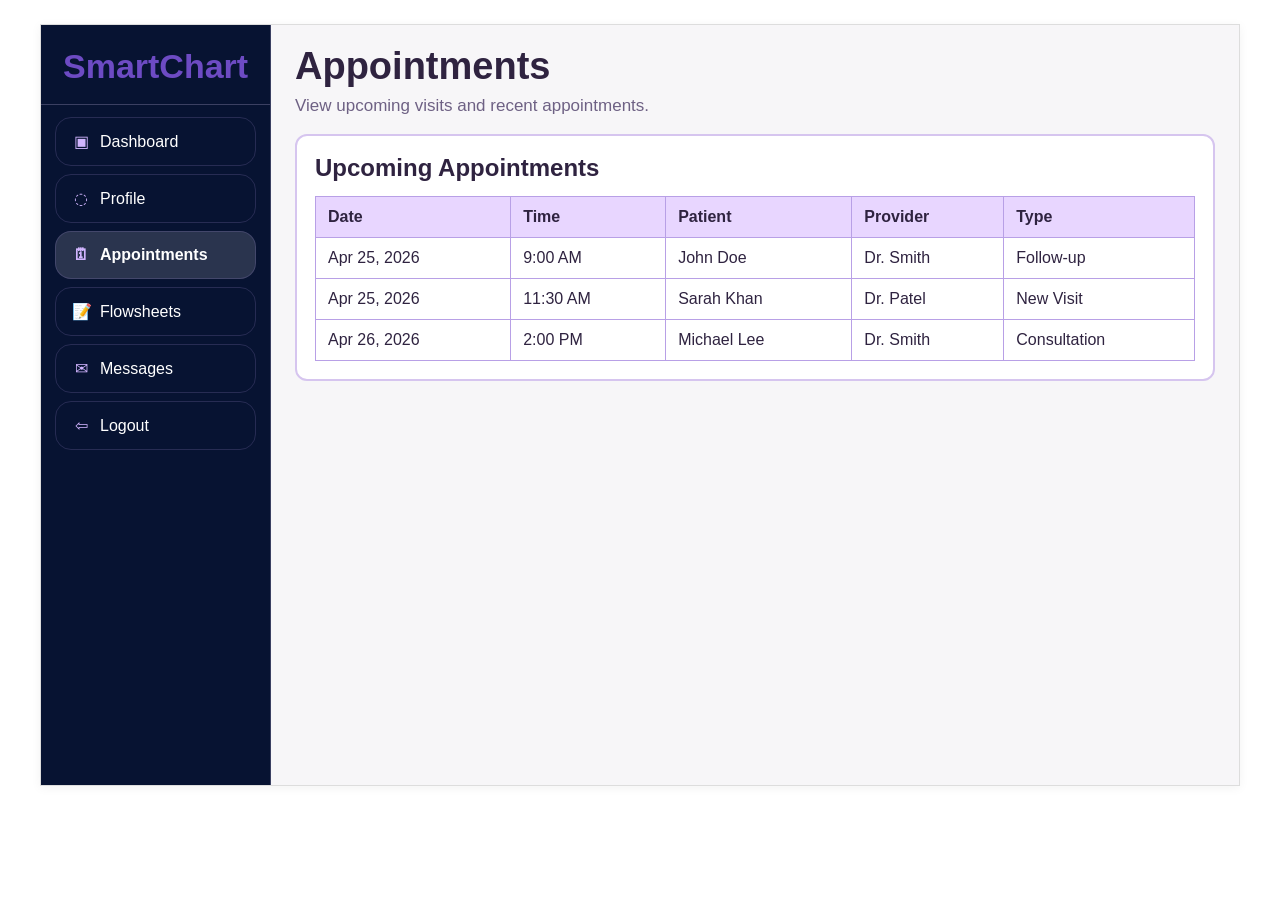
==== pages/appointments.html @ 9f042441 "website prototype" ====
<!doctype html>
<html lang="en">
  <head>
    <meta charset="UTF-8" />
    <meta name="viewport" content="width=device-width, initial-scale=1.0" />
    <title>Appointments</title>
    <link rel="stylesheet" href="styles.css" />
    <script src="script.js" defer></script>
  </head>
  <body>
    <div class="page-shell">
      <div class="layout">
        <aside class="sidebar">
          <div class="brand">SmartChart</div>
          <a class="nav-item" id="dashboard-link" href="patient.html?role=patient"
            ><span class="nav-icon">▣</span>Dashboard</a
          >
          <a class="nav-item" id="profile-link" href="profile.html?role=patient"
            ><span class="nav-icon">◌</span>Profile</a
          >
          <a
            class="nav-item active"
            id="appointments-link"
            href="appointments.html?role=patient"
            ><span class="nav-icon">🗓</span>Appointments</a
          >
          <a
            class="nav-item"
            id="flowsheets-link"
            href="flowsheets.html?role=patient"
            ><span class="nav-icon">📝</span>Flowsheets</a
          >
          <a class="nav-item" id="messages-link" href="messages.html?role=patient"
            ><span class="nav-icon">✉</span>Messages</a
          >
          <a class="nav-item" href="index.html"
            ><span class="nav-icon">⇦</span>Logout</a
          >
        </aside>
        <main class="content">
          <header class="page-header">
            <h1>Appointments</h1>
            <p>View upcoming visits and recent appointments.</p>
          </header>

          <section class="content-card">
            <h2>Upcoming Appointments</h2>
            <table class="styled-table">
              <thead>
                <tr>
                  <th>Date</th>
                  <th>Time</th>
                  <th>Patient</th>
                  <th>Provider</th>
                  <th>Type</th>
                </tr>
              </thead>
              <tbody>
                <tr>
                  <td>Apr 25, 2026</td>
                  <td>9:00 AM</td>
                  <td>John Doe</td>
                  <td>Dr. Smith</td>
                  <td>Follow-up</td>
                </tr>
                <tr>
                  <td>Apr 25, 2026</td>
                  <td>11:30 AM</td>
                  <td>Sarah Khan</td>
                  <td>Dr. Patel</td>
                  <td>New Visit</td>
                </tr>
                <tr>
                  <td>Apr 26, 2026</td>
                  <td>2:00 PM</td>
                  <td>Michael Lee</td>
                  <td>Dr. Smith</td>
                  <td>Consultation</td>
                </tr>
              </tbody>
            </table>
          </section>
        </main>
      </div>
    </div>
  </body>
</html>
---- pages/styles.css ----
:root {
  --bg: #f5f3f9;
  --panel: #ffffff;
  --sidebar: #f2ebff;
  --sidebar-accent: #e2d2ff;
  --border: #d6c5ef;
  --text: #2f2340;
  --muted: #6e6184;
  --button: #efe5ff;
  --button-border: #b99de9;
  --table-head: #e8d6ff;
}

* {
  box-sizing: border-box;
}
body {
  margin: 0;
  font-family: Arial, Helvetica, sans-serif;
  color: var(--text);
  background: #ffffff;
}

.page-shell {
  width: 1200px;
  margin: 24px auto;
  border: 1px solid #ddd;
  box-shadow: 0 2px 10px rgba(0, 0, 0, 0.05);
  background: #fff;
}

.app-header {
  padding: 14px 20px;
  border-bottom: 1px solid #ddd;
  font-size: 18px;
  font-weight: 700;
}

.layout {
  display: grid;
  grid-template-columns: 170px 1fr;
  min-height: 620px;
}

.sidebar {
  background: var(--sidebar);
  border-right: 1px solid var(--border);
  padding: 0;
}

.brand {
  padding: 18px 18px 14px;
  font-size: 34px;
  font-weight: 700;
  color: #5b4287;
  border-bottom: 1px solid var(--border);
}

.nav-item {
  display: flex;
  align-items: center;
  gap: 10px;
  padding: 14px 16px;
  color: var(--text);
  text-decoration: none;
  border-bottom: 1px solid rgba(185, 157, 233, 0.18);
}
.nav-item.active {
  background: var(--sidebar-accent);
  font-weight: 700;
}
.nav-icon {
  width: 18px;
  text-align: center;
  color: #6d4fa7;
}

.content {
  padding: 20px 24px 28px;
}

.view-title {
  margin: 0 0 18px;
  text-align: center;
  font-size: 38px;
}

.top-grid {
  display: grid;
  grid-template-columns: 180px 1fr 300px;
  gap: 18px;
  align-items: start;
  margin-bottom: 22px;
}

.photo-circle {
  width: 150px;
  height: 150px;
  border: 2px solid var(--border);
  border-radius: 50%;
  display: flex;
  align-items: center;
  justify-content: center;
  text-align: center;
  font-size: 22px;
  color: var(--muted);
  margin: 0 auto;
}

.patient-name {
  align-self: center;
  font-size: 42px;
  font-weight: 700;
}

.info-card,
.panel,
.form-card {
  background: var(--panel);
  border: 2px solid var(--border);
  border-radius: 8px;
}

.info-card {
  padding: 14px 16px;
}
.info-card h3,
.panel h3,
.form-card h3 {
  margin: 0 0 10px;
  font-size: 22px;
}
.info-line {
  margin: 6px 0;
}
.info-label {
  font-weight: 700;
}

.dual-panels {
  display: grid;
  grid-template-columns: 1fr 1fr;
  gap: 18px;
}

.panel {
  padding: 12px 14px 16px;
}

.table-wrap table {
  width: 100%;
  border-collapse: collapse;
  margin-top: 10px;
}
.table-wrap th,
.table-wrap td {
  border: 1px solid #b8a0e6;
  padding: 9px 10px;
  text-align: left;
  font-size: 15px;
}
.table-wrap th {
  background: var(--table-head);
}

.button-row {
  text-align: center;
  margin-top: 12px;
}
.button,
button {
  background: var(--button);
  border: 1px solid var(--button-border);
  color: var(--text);
  padding: 10px 16px;
  border-radius: 999px;
  cursor: pointer;
  font-weight: 700;
}

.form-grid {
  display: grid;
  grid-template-columns: 1fr 1fr;
  gap: 12px 16px;
}
.form-field {
  display: flex;
  flex-direction: column;
  gap: 6px;
}
.form-field.full {
  grid-column: 1 / -1;
}
label {
  font-weight: 700;
}
input,
select,
textarea {
  padding: 10px 12px;
  border: 1px solid #c7b1eb;
  border-radius: 6px;
  font: inherit;
}
textarea {
  min-height: 88px;
  resize: vertical;
}

.metrics-grid {
  display: grid;
  grid-template-columns: 1fr 1fr;
  gap: 16px;
}
.metric-card {
  border: 1px solid #cdb7ee;
  border-radius: 8px;
  overflow: hidden;
}
.metric-head {
  background: var(--table-head);
  font-weight: 700;
  padding: 10px 12px;
}
.metric-body {
  padding: 12px;
}
.metric-list {
  margin: 0;
  padding-left: 18px;
  line-height: 1.7;
}

.notice {
  margin-top: 14px;
  font-size: 14px;
  color: var(--muted);
}

.page-header {
  margin-bottom: 18px;
}

.page-header h1 {
  margin: 0 0 8px;
  font-size: 38px;
  color: var(--text);
}

.page-header p {
  margin: 0;
  color: var(--muted);
  font-size: 17px;
}

.content-card {
  background: var(--panel);
  border: 2px solid var(--border);
  border-radius: 12px;
  padding: 18px;
}

.content-card h2 {
  margin: 0 0 14px;
  font-size: 24px;
}

.styled-table {
  width: 100%;
  border-collapse: collapse;
}

.styled-table th,
.styled-table td {
  border: 1px solid #b8a0e6;
  padding: 11px 12px;
  text-align: left;
}

.styled-table th {
  background: var(--table-head);
}

.profile-card {
  display: flex;
  gap: 20px;
  align-items: flex-start;
}

.profile-avatar {
  width: 82px;
  height: 82px;
  border: 2px solid var(--border);
  border-radius: 50%;
  display: flex;
  align-items: center;
  justify-content: center;
  font-size: 38px;
  background: #fff;
  flex: 0 0 auto;
}

.profile-info h2 {
  margin: 0 0 12px;
  font-size: 28px;
}

.profile-info p {
  margin: 10px 0;
}

.message-item {
  border-bottom: 1px solid var(--border);
  padding: 14px 0;
}

.message-item:first-child {
  padding-top: 0;
}

.message-item:last-child {
  border-bottom: 0;
  padding-bottom: 0;
}

.message-item h3 {
  margin: 0 0 8px;
  font-size: 20px;
}

.message-item p {
  margin: 0;
  line-height: 1.5;
}

.form-actions {
  grid-column: 1 / -1;
  text-align: center;
}

.link-list {
  padding: 24px;
}
.link-list a {
  display: block;
  margin: 10px 0;
  color: #5b4287;
  font-weight: 700;
}

@media (max-width: 1240px) {
  .page-shell {
    width: 96%;
  }
}

@media (max-width: 720px) {
  .layout {
    grid-template-columns: 1fr;
  }
  .sidebar {
    border-right: none;
    border-bottom: 1px solid var(--border);
  }
  .top-grid,
  .dual-panels,
  .metrics-grid,
  .form-grid {
    grid-template-columns: 1fr;
  }
  .patient-name {
    text-align: center;
  }
}

:root {
  --bg: #f5f3f9;
  --panel: #ffffff;
  --sidebar: #071332;
  --sidebar-active: rgba(255, 255, 255, 0.14);
  --border: #d6c5ef;
  --text: #2f2340;
  --muted: #6e6184;
  --button: #efe5ff;
  --button-border: #b99de9;
  --table-head: #e8d6ff;
  --brand: #6d4bc3;
}

* {
  box-sizing: border-box;
}

body {
  margin: 0;
  font-family: Arial, Helvetica, sans-serif;
  color: var(--text);
  background: #ffffff;
}

.page-shell {
  width: 1200px;
  margin: 24px auto;
  border: 1px solid #ddd;
  box-shadow: 0 2px 10px rgba(0, 0, 0, 0.05);
  background: #fff;
}

.layout {
  display: grid;
  grid-template-columns: 230px 1fr;
  min-height: 760px;
}

.sidebar {
  background: var(--sidebar);
  color: white;
  border-right: 1px solid rgba(214, 197, 239, 0.25);
  padding: 0;
}

.brand {
  padding: 22px 22px 18px;
  font-size: 34px;
  font-weight: 700;
  color: var(--brand);
  border-bottom: 1px solid rgba(214, 197, 239, 0.25);
}

.nav-item {
  display: flex;
  align-items: center;
  gap: 10px;
  margin: 0 14px 8px;
  padding: 14px 16px;
  color: white;
  text-decoration: none;
  border: 1px solid rgba(185, 157, 233, 0.18);
  border-radius: 16px;
}

.nav-item:first-of-type {
  margin-top: 12px;
}

.nav-item:hover,
.nav-item.active {
  background: var(--sidebar-active);
}

.nav-icon {
  width: 18px;
  text-align: center;
  color: #d1b5ff;
}

.content {
  padding: 20px 24px 28px;
  background: #f7f6f8;
}

.view-title {
  margin: 0 0 18px;
  text-align: center;
  font-size: 38px;
  color: var(--text);
}

.top-grid {
  display: grid;
  grid-template-columns: 180px 1fr 380px;
  gap: 24px;
  align-items: center;
  margin-bottom: 22px;
}

.photo-circle {
  width: 180px;
  height: 180px;
  border: 3px solid var(--border);
  border-radius: 50%;
  display: flex;
  align-items: center;
  justify-content: center;
  text-align: center;
  font-size: 22px;
  color: var(--muted);
  margin: 0 auto;
  background: transparent;
}

.patient-name {
  align-self: center;
  font-size: 42px;
  font-weight: 700;
}

.info-card,
.panel,
.form-card {
  background: var(--panel);
  border: 2px solid var(--border);
  border-radius: 12px;
}

.info-card {
  padding: 16px 18px;
}

.info-card h3,
.panel h3,
.form-card h3 {
  margin: 0 0 12px;
  font-size: 22px;
}

.info-line {
  margin: 8px 0;
  line-height: 1.35;
}

.info-label {
  font-weight: 700;
}

.dual-panels {
  display: grid;
  grid-template-columns: 1fr 1fr;
  gap: 18px;
}

.panel {
  padding: 14px 16px 18px;
}

.table-wrap table {
  width: 100%;
  border-collapse: collapse;
  margin-top: 10px;
}

.table-wrap th,
.table-wrap td {
  border: 1px solid #b8a0e6;
  padding: 11px 12px;
  text-align: left;
  font-size: 15px;
}

.table-wrap th {
  background: var(--table-head);
}

.button-row {
  text-align: center;
  margin-top: 16px;
}

button {
  background: var(--button);
  border: 1px solid var(--button-border);
  color: var(--text);
  padding: 10px 18px;
  border-radius: 999px;
  cursor: pointer;
  font-weight: 700;
}

.form-grid {
  display: grid;
  grid-template-columns: 1fr 1fr;
  gap: 14px 18px;
}

.form-field {
  display: flex;
  flex-direction: column;
  gap: 6px;
}

.form-field.full {
  grid-column: 1 / -1;
}

label {
  font-weight: 700;
}

input,
select,
textarea {
  padding: 11px 12px;
  border: 1px solid #c7b1eb;
  border-radius: 8px;
  font: inherit;
  font-weight: 400;
  background: #fff;
}

textarea {
  min-height: 110px;
  resize: vertical;
}

.metrics-grid {
  display: grid;
  grid-template-columns: 1fr 1fr;
  gap: 16px;
}

.metric-card {
  border: 1px solid #cdb7ee;
  border-radius: 8px;
  overflow: hidden;
  background: #fff;
}

.metric-head {
  background: var(--table-head);
  font-weight: 700;
  padding: 10px 12px;
}

.metric-body {
  padding: 12px;
}

.metric-list {
  margin: 0;
  padding-left: 18px;
  line-height: 1.7;
}

.notice {
  margin-top: 14px;
  font-size: 14px;
  color: var(--muted);
}

.link-list {
  padding: 24px;
}

.link-list a {
  display: block;
  margin: 10px 0;
  color: #5b4287;
  font-weight: 700;
}

@media (max-width: 1240px) {
  .page-shell {
    width: 96%;
  }
}

@media (max-width: 720px) {
  .layout {
    grid-template-columns: 1fr;
  }

  .sidebar {
    border-right: none;
    border-bottom: 1px solid var(--border);
  }

  .top-grid,
  .dual-panels,
  .metrics-grid,
  .form-grid {
    grid-template-columns: 1fr;
  }

  .patient-name {
    text-align: center;
  }
}
.login-page {
  display: flex;
  justify-content: center;
  align-items: center;
  min-height: 760px;
  background: #f7f6f8;
}

.login-card {
  width: 420px;
  background: white;
  border: 2px solid var(--border);
  border-radius: 14px;
  padding: 28px 24px;
  box-shadow: 0 4px 18px rgba(0, 0, 0, 0.08);
}

.login-brand {
  margin: 0 0 10px;
  font-size: 42px;
  color: var(--brand);
}

.login-card h2 {
  margin: 0 0 20px;
  font-size: 28px;
}

.content-card .form-grid > label {
  display: flex;
  flex-direction: column;
  gap: 6px;
}

.page-shell > .layout {
  display: grid;
  grid-template-columns: 230px minmax(0, 1fr);
}

.page-shell > .layout > .sidebar {
  grid-column: 1;
  grid-row: 1;
}

.page-shell > .layout > .content {
  grid-column: 2;
  grid-row: 1;
  min-width: 0;
}

@media (max-width: 720px) {
  .page-shell > .layout {
    grid-template-columns: 1fr;
  }

  .page-shell > .layout > .sidebar,
  .page-shell > .layout > .content {
    grid-column: 1;
  }

  .page-shell > .layout > .sidebar {
    grid-row: 1;
  }

  .page-shell > .layout > .content {
    grid-row: 2;
  }
}
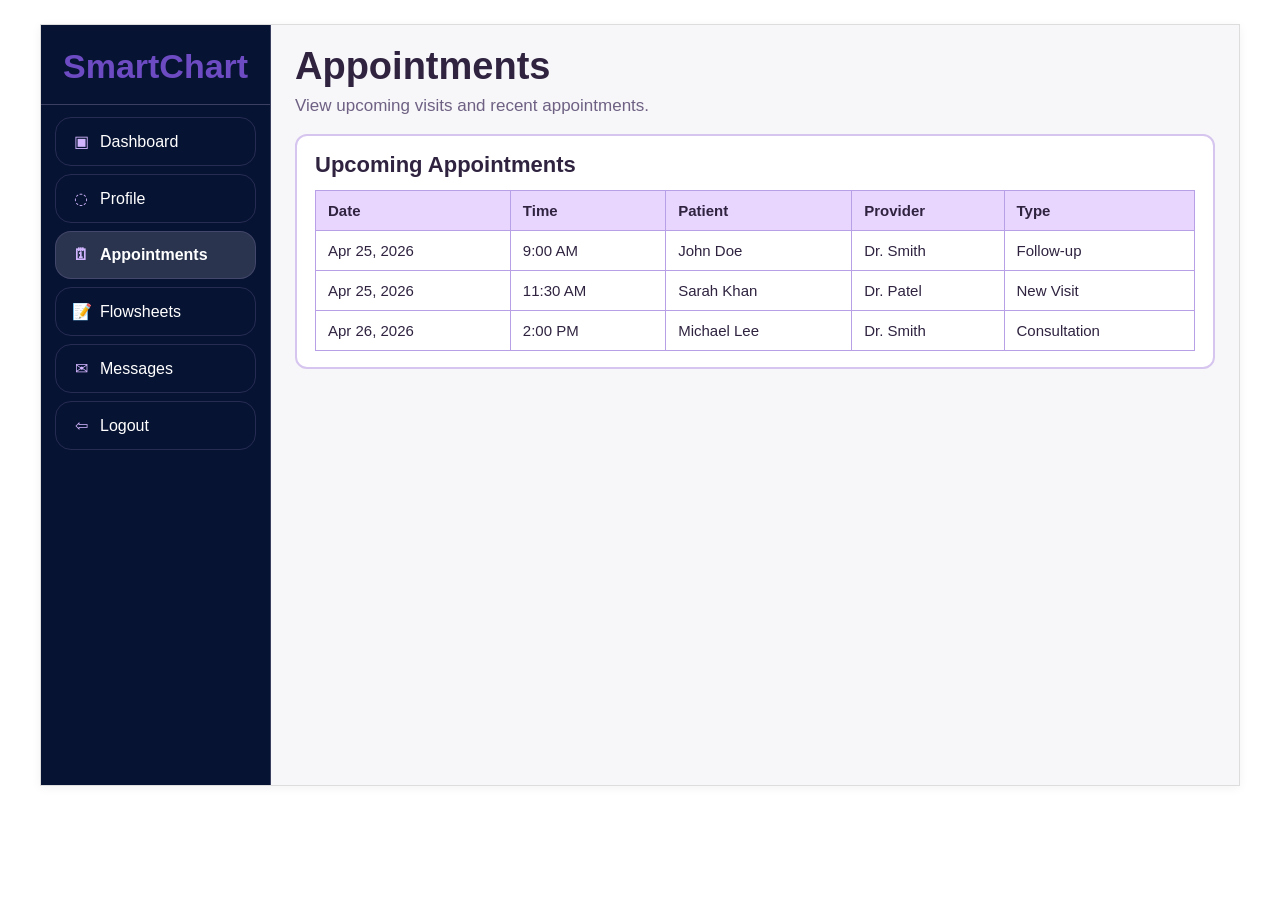
==== commit ca662f34: "cleaned up file stucture" ====
--- a/pages/appointments.html
+++ b/pages/appointments.html
@@ -4,8 +4,8 @@
     <meta charset="UTF-8" />
     <meta name="viewport" content="width=device-width, initial-scale=1.0" />
     <title>Appointments</title>
-    <link rel="stylesheet" href="styles.css" />
-    <script src="script.js" defer></script>
+    <link rel="stylesheet" href="../css/styles.css" />
+    <script src="../js/script.js" defer></script>
   </head>
   <body>
     <div class="page-shell">
@@ -33,7 +33,7 @@
           <a class="nav-item" id="messages-link" href="messages.html?role=patient"
             ><span class="nav-icon">✉</span>Messages</a
           >
-          <a class="nav-item" href="index.html"
+          <a class="nav-item" href="../index.html"
             ><span class="nav-icon">⇦</span>Logout</a
           >
         </aside>
--- a/css/styles.css
+++ b/css/styles.css
@@ -0,0 +1,388 @@
+:root {
+  --page: #ffffff;
+  --surface: #f7f6f8;
+  --panel: #ffffff;
+  --sidebar: #071332;
+  --sidebar-active: rgba(255, 255, 255, 0.14);
+  --border: #d6c5ef;
+  --text: #2f2340;
+  --muted: #6e6184;
+  --button: #efe5ff;
+  --button-border: #b99de9;
+  --table-head: #e8d6ff;
+  --brand: #6d4bc3;
+}
+
+* {
+  box-sizing: border-box;
+}
+
+body {
+  margin: 0;
+  font-family: Arial, Helvetica, sans-serif;
+  color: var(--text);
+  background: var(--page);
+}
+
+.page-shell {
+  width: 1200px;
+  max-width: 96%;
+  margin: 24px auto;
+  border: 1px solid #ddd;
+  box-shadow: 0 2px 10px rgba(0, 0, 0, 0.05);
+  background: #fff;
+}
+
+.layout {
+  display: grid;
+  grid-template-columns: 230px minmax(0, 1fr);
+  min-height: 760px;
+}
+
+.sidebar {
+  background: var(--sidebar);
+  color: #fff;
+  border-right: 1px solid rgba(214, 197, 239, 0.25);
+}
+
+.brand {
+  padding: 22px 22px 18px;
+  font-size: 34px;
+  font-weight: 700;
+  color: var(--brand);
+  border-bottom: 1px solid rgba(214, 197, 239, 0.25);
+}
+
+.nav-item {
+  display: flex;
+  align-items: center;
+  gap: 10px;
+  margin: 0 14px 8px;
+  padding: 14px 16px;
+  color: #fff;
+  text-decoration: none;
+  border: 1px solid rgba(185, 157, 233, 0.18);
+  border-radius: 16px;
+}
+
+.nav-item:first-of-type {
+  margin-top: 12px;
+}
+
+.nav-item:hover,
+.nav-item.active {
+  background: var(--sidebar-active);
+  font-weight: 700;
+}
+
+.nav-icon {
+  width: 18px;
+  text-align: center;
+  color: #d1b5ff;
+}
+
+.content {
+  min-width: 0;
+  padding: 20px 24px 28px;
+  background: var(--surface);
+}
+
+.view-title {
+  margin: 0 0 18px;
+  text-align: center;
+  font-size: 38px;
+}
+
+.page-header {
+  margin-bottom: 18px;
+}
+
+.page-header h1 {
+  margin: 0 0 8px;
+  font-size: 38px;
+}
+
+.page-header p {
+  margin: 0;
+  color: var(--muted);
+  font-size: 17px;
+}
+
+.top-grid {
+  display: grid;
+  grid-template-columns: 180px 1fr 380px;
+  gap: 24px;
+  align-items: center;
+  margin-bottom: 22px;
+}
+
+.photo-circle {
+  width: 180px;
+  height: 180px;
+  border: 3px solid var(--border);
+  border-radius: 50%;
+  display: flex;
+  align-items: center;
+  justify-content: center;
+  text-align: center;
+  font-size: 22px;
+  color: var(--muted);
+  margin: 0 auto;
+}
+
+.patient-name {
+  align-self: center;
+  font-size: 42px;
+  font-weight: 700;
+}
+
+.info-card,
+.panel,
+.form-card,
+.content-card {
+  background: var(--panel);
+  border: 2px solid var(--border);
+  border-radius: 12px;
+}
+
+.info-card,
+.content-card {
+  padding: 16px 18px;
+}
+
+.panel {
+  padding: 14px 16px 18px;
+}
+
+.info-card h3,
+.panel h3,
+.form-card h3,
+.content-card h2 {
+  margin: 0 0 12px;
+  font-size: 22px;
+}
+
+.info-line {
+  margin: 8px 0;
+  line-height: 1.35;
+}
+
+.info-label {
+  font-weight: 700;
+}
+
+.dual-panels,
+.metrics-grid {
+  display: grid;
+  grid-template-columns: 1fr 1fr;
+  gap: 18px;
+}
+
+.table-wrap table,
+.styled-table {
+  width: 100%;
+  border-collapse: collapse;
+  margin-top: 10px;
+}
+
+.table-wrap th,
+.table-wrap td,
+.styled-table th,
+.styled-table td {
+  border: 1px solid #b8a0e6;
+  padding: 11px 12px;
+  text-align: left;
+  font-size: 15px;
+}
+
+.table-wrap th,
+.styled-table th {
+  background: var(--table-head);
+}
+
+.button-row {
+  text-align: center;
+  margin-top: 16px;
+}
+
+button,
+.button {
+  background: var(--button);
+  border: 1px solid var(--button-border);
+  color: var(--text);
+  padding: 10px 18px;
+  border-radius: 999px;
+  cursor: pointer;
+  font-weight: 700;
+}
+
+.form-grid {
+  display: grid;
+  grid-template-columns: 1fr 1fr;
+  gap: 14px 18px;
+}
+
+.form-field,
+.content-card .form-grid > label {
+  display: flex;
+  flex-direction: column;
+  gap: 6px;
+}
+
+.form-field.full,
+.form-actions {
+  grid-column: 1 / -1;
+}
+
+.form-actions {
+  text-align: center;
+}
+
+label {
+  font-weight: 700;
+}
+
+input,
+select,
+textarea {
+  padding: 11px 12px;
+  border: 1px solid #c7b1eb;
+  border-radius: 8px;
+  font: inherit;
+  font-weight: 400;
+  background: #fff;
+}
+
+textarea {
+  min-height: 110px;
+  resize: vertical;
+}
+
+.metric-card {
+  border: 1px solid #cdb7ee;
+  border-radius: 8px;
+  overflow: hidden;
+  background: #fff;
+}
+
+.metric-head {
+  background: var(--table-head);
+  font-weight: 700;
+  padding: 10px 12px;
+}
+
+.metric-body {
+  padding: 12px;
+}
+
+.metric-list {
+  margin: 0;
+  padding-left: 18px;
+  line-height: 1.7;
+}
+
+.notice {
+  margin-top: 14px;
+  font-size: 14px;
+  color: var(--muted);
+}
+
+.profile-card {
+  display: flex;
+  gap: 20px;
+  align-items: flex-start;
+}
+
+.profile-avatar {
+  width: 82px;
+  height: 82px;
+  border: 2px solid var(--border);
+  border-radius: 50%;
+  display: flex;
+  align-items: center;
+  justify-content: center;
+  font-size: 38px;
+  background: #fff;
+  flex: 0 0 auto;
+}
+
+.profile-info h2 {
+  margin: 0 0 12px;
+  font-size: 28px;
+}
+
+.profile-info p {
+  margin: 10px 0;
+}
+
+.message-item {
+  border-bottom: 1px solid var(--border);
+  padding: 14px 0;
+}
+
+.message-item:first-child {
+  padding-top: 0;
+}
+
+.message-item:last-child {
+  border-bottom: 0;
+  padding-bottom: 0;
+}
+
+.message-item h3 {
+  margin: 0 0 8px;
+  font-size: 20px;
+}
+
+.message-item p {
+  margin: 0;
+  line-height: 1.5;
+}
+
+.login-page {
+  display: flex;
+  justify-content: center;
+  align-items: center;
+  min-height: 760px;
+  background: var(--surface);
+}
+
+.login-card {
+  width: 420px;
+  max-width: 90%;
+  background: #fff;
+  border: 2px solid var(--border);
+  border-radius: 14px;
+  padding: 28px 24px;
+  box-shadow: 0 4px 18px rgba(0, 0, 0, 0.08);
+}
+
+.login-brand {
+  margin: 0 0 10px;
+  font-size: 42px;
+  color: var(--brand);
+}
+
+.login-card h2 {
+  margin: 0 0 20px;
+  font-size: 28px;
+}
+
+@media (max-width: 900px) {
+  .layout,
+  .top-grid,
+  .dual-panels,
+  .metrics-grid,
+  .form-grid {
+    grid-template-columns: 1fr;
+  }
+
+  .sidebar {
+    border-right: none;
+    border-bottom: 1px solid rgba(214, 197, 239, 0.25);
+  }
+
+  .patient-name {
+    text-align: center;
+  }
+}
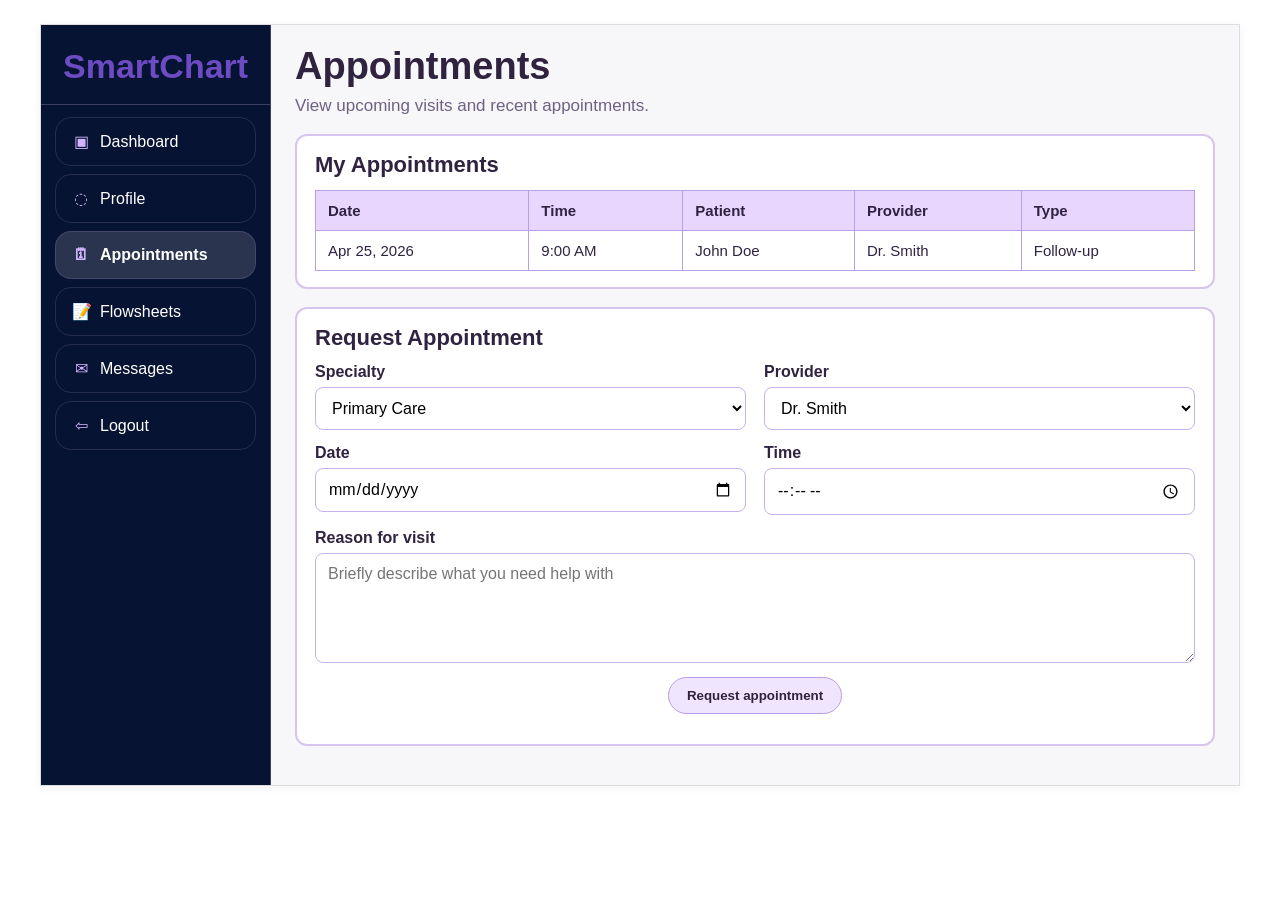
==== commit 91867b35: "polished website, added provider prescribing meds and patients seeing prescriptions,also fixed permi" ====
--- a/pages/appointments.html
+++ b/pages/appointments.html
@@ -44,7 +44,11 @@
           </header>
 
           <section class="content-card">
-            <h2>Upcoming Appointments</h2>
+            <h2 id="appointments-heading">Upcoming Appointments</h2>
+            <div class="toolbar provider-only">
+              <label for="appointment-patient-filter">Patient</label>
+              <select id="appointment-patient-filter" data-patient-select></select>
+            </div>
             <table class="styled-table">
               <thead>
                 <tr>
@@ -55,30 +59,42 @@
                   <th>Type</th>
                 </tr>
               </thead>
-              <tbody>
-                <tr>
-                  <td>Apr 25, 2026</td>
-                  <td>9:00 AM</td>
-                  <td>John Doe</td>
-                  <td>Dr. Smith</td>
-                  <td>Follow-up</td>
-                </tr>
-                <tr>
-                  <td>Apr 25, 2026</td>
-                  <td>11:30 AM</td>
-                  <td>Sarah Khan</td>
-                  <td>Dr. Patel</td>
-                  <td>New Visit</td>
-                </tr>
-                <tr>
-                  <td>Apr 26, 2026</td>
-                  <td>2:00 PM</td>
-                  <td>Michael Lee</td>
-                  <td>Dr. Smith</td>
-                  <td>Consultation</td>
-                </tr>
-              </tbody>
+              <tbody id="appointments-table"></tbody>
             </table>
+          </section>
+
+          <section class="content-card patient-only stack-section">
+            <h2>Request Appointment</h2>
+            <form id="appointment-request-form" class="form-grid">
+              <label>
+                Specialty
+                <select id="appointment-specialty">
+                  <option value="Primary Care">Primary Care</option>
+                  <option value="Oncology">Oncology</option>
+                  <option value="Hematology">Hematology</option>
+                </select>
+              </label>
+              <label>
+                Provider
+                <select id="appointment-provider"></select>
+              </label>
+              <label>
+                Date
+                <input id="appointment-date" type="date" required />
+              </label>
+              <label>
+                Time
+                <input id="appointment-time" type="time" required />
+              </label>
+              <label class="full">
+                Reason for visit
+                <textarea id="appointment-reason" placeholder="Briefly describe what you need help with"></textarea>
+              </label>
+              <div class="form-actions">
+                <button type="submit">Request appointment</button>
+              </div>
+            </form>
+            <div id="appointment-request-status" class="notice"></div>
           </section>
         </main>
       </div>
--- a/css/styles.css
+++ b/css/styles.css
@@ -230,6 +230,7 @@
 }
 
 .form-field.full,
+.full,
 .form-actions {
   grid-column: 1 / -1;
 }
@@ -287,6 +288,44 @@
   color: var(--muted);
 }
 
+.toolbar {
+  display: flex;
+  align-items: center;
+  gap: 12px;
+  margin-bottom: 12px;
+}
+
+.toolbar label {
+  margin: 0;
+}
+
+.stack-section {
+  margin-top: 18px;
+}
+
+.patient-context {
+  margin-bottom: 18px;
+}
+
+.warning-box {
+  margin-top: 16px;
+  padding: 14px 16px;
+  border: 2px solid #d79d30;
+  border-radius: 12px;
+  background: #fff8e8;
+  color: #51360a;
+}
+
+.hidden,
+[hidden] {
+  display: none !important;
+}
+
+.profile-info input {
+  margin-left: 8px;
+  max-width: 260px;
+}
+
 .profile-card {
   display: flex;
   gap: 20px;
